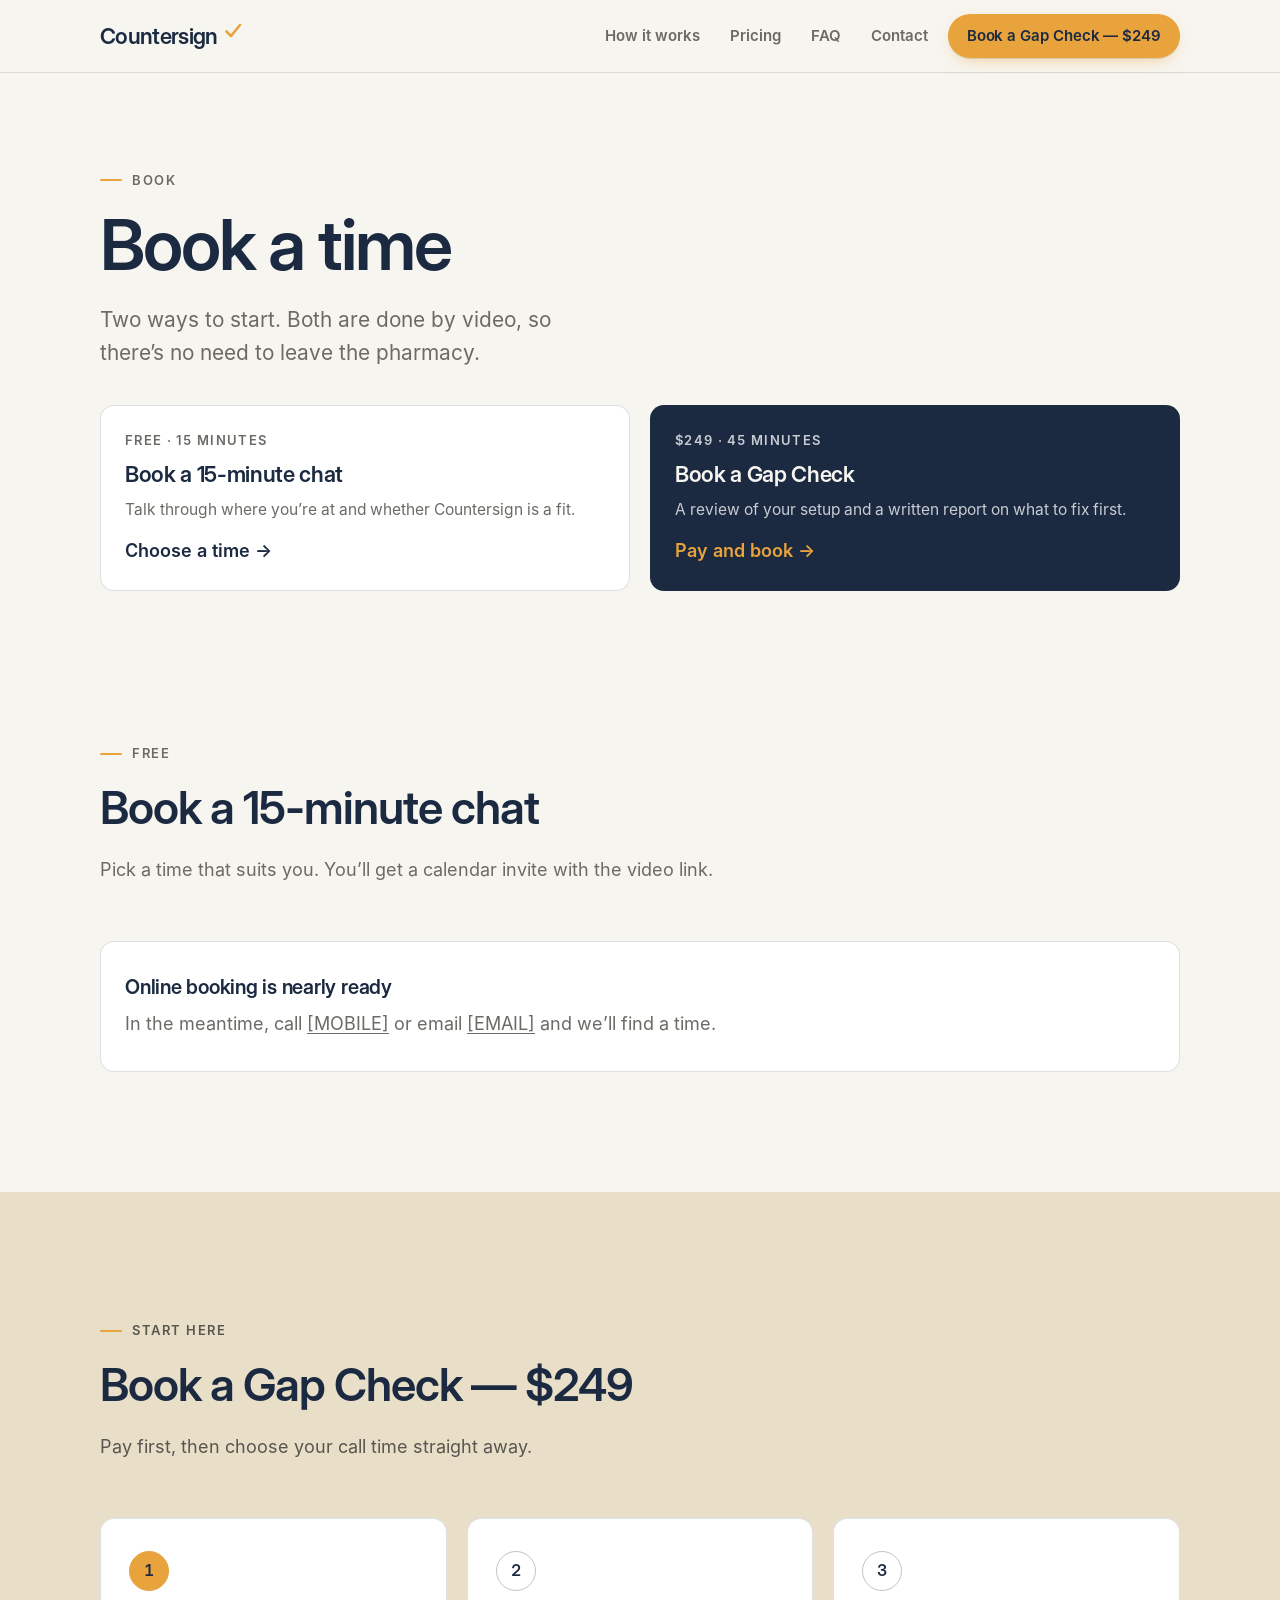
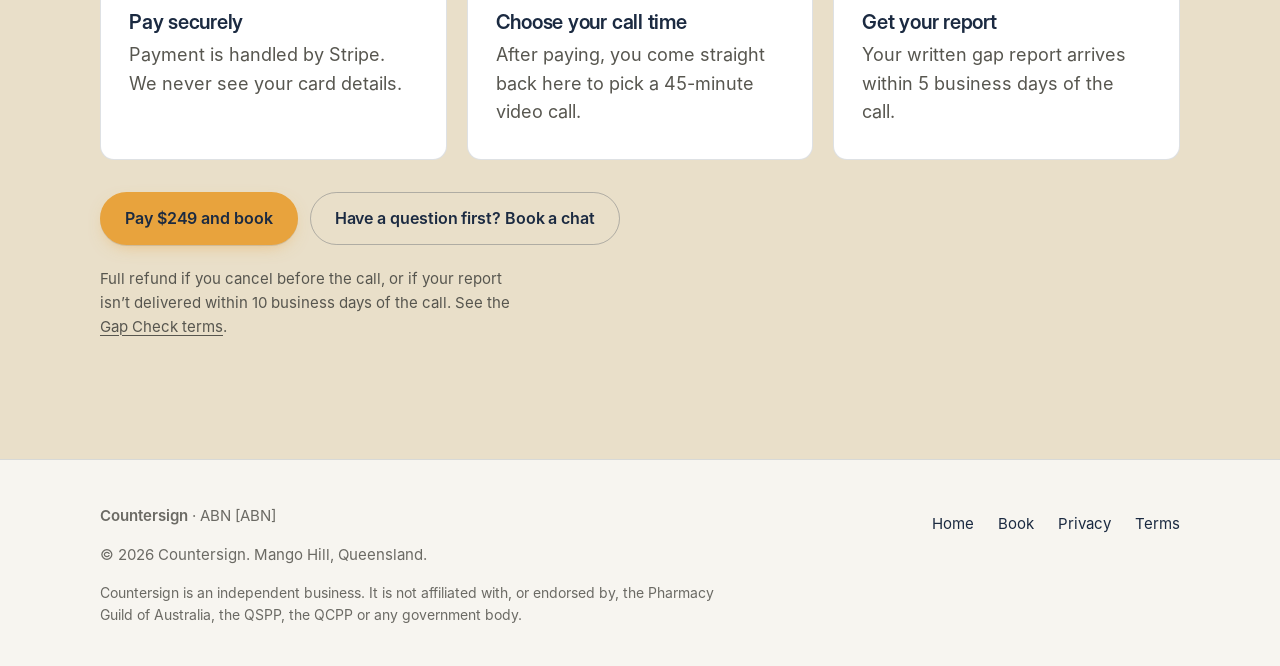
==== book.html @ 97d4ea06 "Add booking page with embedded calendars and pay-then-book flow Sets the site address to the GitHub " ====
<!doctype html>
<html lang="en-AU">
<head>
  <meta charset="utf-8">
  <meta name="viewport" content="width=device-width, initial-scale=1">
  <title>Book a time — Countersign</title>
  <meta name="description" content="Book a free 15-minute chat or a QSPP Gap Check with Countersign. Everything is done by video.">
  <meta name="theme-color" content="#F7F5F0" media="(prefers-color-scheme: light)">
  <meta name="theme-color" content="#0F1724" media="(prefers-color-scheme: dark)">
  <meta property="og:type" content="website">
  <meta property="og:site_name" content="Countersign">
  <meta property="og:locale" content="en_AU">
  <meta property="og:title" content="Book a time — Countersign">
  <meta property="og:description" content="Book a free 15-minute chat or a QSPP Gap Check. Done by video.">
  <meta property="og:url" content="https://iamdvirk-wq.github.io/countersign-website/book">
  <meta property="og:image" content="https://iamdvirk-wq.github.io/countersign-website/assets/og-image.png">
  <meta name="twitter:card" content="summary_large_image">
  <link rel="icon" href="assets/favicon.svg" type="image/svg+xml">
  <link rel="preload" href="assets/fonts/InterDisplay-SemiBold.woff" as="font" type="font/woff" crossorigin>
  <link rel="stylesheet" href="assets/styles.css">
  <script src="config.js" defer></script>
  <script src="assets/site.js" defer></script>
</head>
<body data-page="book">

<svg width="0" height="0" style="position:absolute" aria-hidden="true" focusable="false">
  <symbol id="i-tick" viewBox="0 0 20 20"><path d="M4 10.5l4 4 8-9" fill="none" stroke="currentColor" stroke-width="2.2" stroke-linecap="round" stroke-linejoin="round"/></symbol>
</svg>

<a class="skip-link" href="#main">Skip to content</a>

<header class="site-header">
  <div class="wrap header-inner">
    <a class="wordmark" href="index.html" aria-label="Countersign home">Countersign<svg viewBox="0 0 20 20" aria-hidden="true" focusable="false"><path d="M3.5 10.5l4.5 4.5 9-11" fill="none" stroke="#E8A33D" stroke-width="2.6" stroke-linecap="round" stroke-linejoin="round"/></svg></a>
    <nav class="site-nav" aria-label="Main">
      <ul>
        <li><a href="index.html#how-it-works">How it works</a></li>
        <li><a href="index.html#pricing">Pricing</a></li>
        <li><a href="index.html#faq">FAQ</a></li>
        <li><a href="index.html#contact">Contact</a></li>
      </ul>
    </nav>
    <a class="btn btn-primary btn-sm header-cta" href="#gap-check">Book a Gap Check — <span data-cfg="prices.gapCheck">$249</span></a>
  </div>
</header>

<main id="main">

  <section class="book-hero" aria-labelledby="book-title">
    <div class="wrap">
      <p class="eyebrow">Book</p>
      <h1 id="book-title">Book a time</h1>
      <p class="lede">Two ways to start. Both are done by video, so there’s no need to leave the pharmacy.</p>

      <div class="book-options">
        <a class="book-option" href="#chat">
          <span class="book-option-meta">Free · 15 minutes</span>
          <span class="book-option-title">Book a 15-minute chat</span>
          <span class="book-option-text">Talk through where you’re at and whether Countersign is a fit.</span>
          <span class="book-option-go" aria-hidden="true">Choose a time →</span>
        </a>
        <a class="book-option book-option-featured" href="#gap-check">
          <span class="book-option-meta"><span data-cfg="prices.gapCheck">$249</span> · 45 minutes</span>
          <span class="book-option-title">Book a Gap Check</span>
          <span class="book-option-text">A review of your setup and a written report on what to fix first.</span>
          <span class="book-option-go" aria-hidden="true">Pay and book →</span>
        </a>
      </div>
    </div>
  </section>

  <!-- 15-MINUTE CHAT -->
  <section class="section" id="chat" aria-labelledby="chat-title">
    <div class="wrap">
      <div class="section-head">
        <p class="eyebrow">Free</p>
        <h2 id="chat-title">Book a 15-minute chat</h2>
        <p>Pick a time that suits you. You’ll get a calendar invite with the video link.</p>
      </div>
      <div class="scheduler-wrap">
        <div class="scheduler" data-scheduler="bookingLink" data-title="Calendar for booking a 15-minute chat">
          <div class="scheduler-empty">
            <h3>Online booking is nearly ready</h3>
            <p>In the meantime, call <a href="tel:[MOBILE]" data-cfg-href="tel:{mobileTel}" data-cfg="mobile">[MOBILE]</a> or email <a href="mailto:[EMAIL]" data-cfg-href="mailto:{email}" data-cfg="email">[EMAIL]</a> and we’ll find a time.</p>
          </div>
        </div>
        <p class="scheduler-alt" hidden>Calendar not showing? <a href="#" target="_blank" rel="noopener">Open it in a new tab</a>.</p>
      </div>
    </div>
  </section>

  <!-- GAP CHECK -->
  <section class="section section-band" id="gap-check" aria-labelledby="gap-title">
    <div class="wrap">

      <!-- Shown before payment -->
      <div data-when-paid="no">
        <div class="section-head">
          <p class="eyebrow">Start here</p>
          <h2 id="gap-title">Book a Gap Check — <span data-cfg="prices.gapCheck">$249</span></h2>
          <p>Pay first, then choose your call time straight away.</p>
        </div>
        <ol class="steps" style="list-style:none;margin:0 0 32px;padding:0">
          <li class="step">
            <span class="step-num" aria-hidden="true">1</span>
            <h3><span class="visually-hidden">Step 1: </span>Pay securely</h3>
            <p>Payment is handled by Stripe. We never see your card details.</p>
          </li>
          <li class="step">
            <span class="step-num" aria-hidden="true">2</span>
            <h3><span class="visually-hidden">Step 2: </span>Choose your call time</h3>
            <p>After paying, you come straight back here to pick a 45-minute video call.</p>
          </li>
          <li class="step">
            <span class="step-num" aria-hidden="true">3</span>
            <h3><span class="visually-hidden">Step 3: </span>Get your report</h3>
            <p>Your written gap report arrives within 5 business days of the call.</p>
          </li>
        </ol>
        <div class="cta-row">
          <a class="btn btn-primary" href="[STRIPE_PAYMENT_LINK]" data-cfg-href="{stripePaymentLink}">Pay <span data-cfg="prices.gapCheck">$249</span> and book</a>
          <a class="btn btn-secondary" href="#chat">Have a question first? Book a chat</a>
        </div>
        <p class="hero-note">Full refund if you cancel before the call, or if your report isn’t delivered within 10 business days of the call. See the <a href="terms.html">Gap Check terms</a>.</p>
      </div>

      <!-- Shown after payment (Stripe sends people to book.html?paid=1) -->
      <div data-when-paid="yes" hidden>
        <div class="section-head">
          <p class="eyebrow">Step 2 of 3</p>
          <h2>Thanks for your payment. Now choose your call time.</h2>
          <p>Pick a 45-minute slot. You’ll get a calendar invite with the video link, and a Stripe receipt by email.</p>
        </div>
        <div class="scheduler-wrap">
          <div class="scheduler" data-scheduler="gapCheckBookingLink" data-title="Calendar for booking your Gap Check call">
            <div class="scheduler-empty">
              <h3>We’ll be in touch to book your call</h3>
              <p>Your payment has gone through. We’ll contact you soon to find a time. You can also call <a href="tel:[MOBILE]" data-cfg-href="tel:{mobileTel}" data-cfg="mobile">[MOBILE]</a> or email <a href="mailto:[EMAIL]" data-cfg-href="mailto:{email}" data-cfg="email">[EMAIL]</a>.</p>
            </div>
          </div>
          <p class="scheduler-alt" hidden>Calendar not showing? <a href="#" target="_blank" rel="noopener">Open it in a new tab</a>.</p>
        </div>
      </div>

    </div>
  </section>

</main>

<footer class="site-footer">
  <div class="wrap footer-grid">
    <div>
      <p><strong>Countersign</strong> · ABN <span data-cfg="abn">[ABN]</span></p>
      <p>© <span data-cfg="year">2026</span> Countersign. Mango Hill, Queensland.</p>
      <p class="disclaimer">Countersign is an independent business. It is not affiliated with, or endorsed by, the Pharmacy Guild of Australia, the QSPP, the QCPP or any government body.</p>
    </div>
    <nav aria-label="Footer">
      <ul class="footer-links">
        <li><a href="index.html">Home</a></li>
        <li><a href="book.html" aria-current="page">Book</a></li>
        <li><a href="privacy.html">Privacy</a></li>
        <li><a href="terms.html">Terms</a></li>
      </ul>
    </nav>
  </div>
</footer>

</body>
</html>
---- assets/styles.css ----
/* Countersign — styles. Mobile-first. No external dependencies. */

/* ---------- Fonts (self-hosted Inter, SIL OFL — see fonts/OFL.txt) ---------- */
@font-face {
  font-family: "Inter";
  src: url("fonts/Inter-Regular.woff") format("woff");
  font-weight: 400; font-style: normal; font-display: swap;
}
@font-face {
  font-family: "Inter";
  src: url("fonts/Inter-SemiBold.woff") format("woff");
  font-weight: 600; font-style: normal; font-display: swap;
}
@font-face {
  font-family: "Inter Display";
  src: url("fonts/InterDisplay-SemiBold.woff") format("woff");
  font-weight: 600; font-style: normal; font-display: swap;
}

/* ---------- Colour tokens ---------- */
:root {
  --navy: #1B2A41;
  --amber: #E8A33D;
  --offwhite: #F7F5F0;
  --sand: #E9DFC9;
  --grey: #6B6A64;

  --bg: var(--offwhite);
  --surface: #FFFFFF;
  --band: var(--sand);           /* tinted sections */
  --card: #FFFFFF;
  --text: var(--navy);
  --muted: var(--grey);          /* 5.0:1 on off-white */
  --muted-on-band: #57564F;      /* keeps AA on sand */
  --accent: var(--amber);
  --on-accent: var(--navy);
  --line: rgba(27, 42, 65, 0.14);
  --line-strong: rgba(27, 42, 65, 0.28);
  --feature-bg: var(--navy);
  --feature-text: #F7F5F0;
  --feature-muted: #C9CCD3;
  --focus: #1B2A41;
  --sig: rgba(27, 42, 65, 0.55);
  --glass: rgba(247, 245, 240, 0.94);

  --font: "Inter", system-ui, -apple-system, "Segoe UI", Roboto, sans-serif;
  --font-display: "Inter Display", "Inter", system-ui, -apple-system, "Segoe UI", sans-serif;

  --wrap: 1120px;
  --gutter: 20px;
  --radius: 14px;
  --radius-sm: 10px;
  --section-y: clamp(64px, 10vw, 120px);

  color-scheme: light dark;
}

@media (prefers-color-scheme: dark) {
  .plan-featured { border-color: var(--amber); }
  :root {
    --bg: #0F1724;
    --surface: #152035;
    --band: #142034;
    --card: #1A2740;
    --text: #F2EEE6;
    --muted: #B9B5AB;
    --muted-on-band: #B9B5AB;
    --on-accent: #1B2A41;
    --line: rgba(242, 238, 230, 0.14);
    --line-strong: rgba(242, 238, 230, 0.3);
    --feature-bg: #22314C;
    --feature-text: #F7F5F0;
    --feature-muted: #C9CCD3;
    --focus: #E8A33D;
    --sig: rgba(242, 238, 230, 0.55);
    --glass: rgba(15, 23, 36, 0.94);
  }
}

/* ---------- Base ---------- */
*, *::before, *::after { box-sizing: border-box; }
html { -webkit-text-size-adjust: 100%; scroll-behavior: smooth; scroll-padding-top: 24px; }
@media (min-width: 900px) { html { scroll-padding-top: 88px; } }
@media (prefers-reduced-motion: reduce) { html { scroll-behavior: auto; } }

body {
  margin: 0;
  background: var(--bg);
  color: var(--text);
  font-family: var(--font);
  font-size: 1.0625rem;          /* 17px */
  line-height: 1.6;
  font-feature-settings: "cv11", "ss01";
  -webkit-font-smoothing: antialiased;
  text-rendering: optimizeLegibility;
  overflow-wrap: break-word;
}
@media (min-width: 900px) { body { font-size: 1.125rem; } } /* 18px */

h1, h2, h3 {
  font-family: var(--font-display);
  font-weight: 600;
  line-height: 1.12;
  letter-spacing: -0.022em;
  margin: 0 0 0.5em;
  text-wrap: balance;
}
h1 { font-size: clamp(2.35rem, 5.4vw + 0.9rem, 4.4rem); letter-spacing: -0.03em; line-height: 1.04; }
h2 { font-size: clamp(1.85rem, 3vw + 1rem, 2.85rem); }
h3 { font-size: 1.25rem; letter-spacing: -0.012em; line-height: 1.3; }
p { margin: 0 0 1em; }
p:last-child { margin-bottom: 0; }
ul { margin: 0; padding: 0; list-style: none; }
a { color: inherit; text-decoration-thickness: 1px; text-underline-offset: 3px; }
strong { font-weight: 600; }
img, svg { display: block; max-width: 100%; }

:focus-visible {
  outline: 3px solid var(--focus);
  outline-offset: 3px;
  border-radius: 4px;
}

.wrap { width: 100%; max-width: var(--wrap); margin: 0 auto; padding: 0 var(--gutter); }

.skip-link {
  position: absolute; left: 12px; top: -60px; z-index: 100;
  background: var(--text); color: var(--bg);
  padding: 10px 16px; border-radius: 8px; font-weight: 600; text-decoration: none;
}
.skip-link:focus { top: 12px; }

.visually-hidden {
  position: absolute !important; width: 1px; height: 1px; padding: 0; margin: -1px;
  overflow: hidden; clip: rect(0 0 0 0); white-space: nowrap; border: 0;
}

.eyebrow {
  display: inline-flex; align-items: center; gap: 10px;
  font-size: 0.8125rem; font-weight: 600; letter-spacing: 0.12em; text-transform: uppercase;
  color: var(--muted); margin: 0 0 18px;
}
.eyebrow::before { content: ""; width: 22px; height: 2px; background: var(--accent); border-radius: 2px; }

.lede { font-size: clamp(1.125rem, 0.6vw + 1rem, 1.3rem); color: var(--muted); max-width: 40ch; }

/* ---------- Buttons ---------- */
.btn {
  display: inline-block; vertical-align: middle;
  min-height: 52px; padding: 14px 24px;
  border-radius: 999px; border: 1.5px solid transparent;
  font: 600 1rem/1.4 var(--font); letter-spacing: -0.005em;
  text-decoration: none; text-align: center; cursor: pointer;
  transition: transform .15s ease, background-color .15s ease, border-color .15s ease, box-shadow .15s ease;
}
.btn:hover { transform: translateY(-1px); }
.btn:active { transform: translateY(0); }
.btn-primary { background: var(--accent); color: var(--on-accent); box-shadow: 0 1px 0 rgba(27,42,65,.12), 0 6px 18px -8px rgba(232,163,61,.7); }
.btn-primary:hover { background: #EDB25A; }
.btn-secondary { background: transparent; color: var(--text); border-color: var(--line-strong); }
.btn-secondary:hover { border-color: var(--text); }
.btn-sm { min-height: 44px; padding: 10px 18px; font-size: 0.9375rem; }
.btn-block { display: block; }
.btn-block { width: 100%; }
.btn[disabled] { opacity: .6; cursor: progress; transform: none; }

.cta-row { display: flex; flex-direction: column; gap: 12px; }
@media (min-width: 520px) { .cta-row { flex-direction: row; flex-wrap: wrap; } }

/* ---------- Header ---------- */
.site-header { border-bottom: 1px solid var(--line); background: var(--bg); }
.header-inner { display: flex; flex-wrap: wrap; align-items: center; justify-content: space-between; gap: 6px 20px; padding-top: 16px; padding-bottom: 12px; }

.wordmark {
  display: inline-flex; align-items: center; gap: 2px;
  font-family: var(--font-display); font-weight: 600; font-size: 1.375rem; letter-spacing: -0.03em;
  text-decoration: none; color: var(--text); line-height: 1;
  padding: 6px 0;
}
.wordmark svg { width: 20px; height: 20px; margin-left: 3px; transform: translateY(-5px); }
.logo-img { height: 32px; width: auto; }

.site-nav { width: 100%; }
.site-nav ul { display: flex; justify-content: space-between; gap: 4px; }
.site-nav a {
  display: inline-block; padding: 10px 2px; min-height: 44px;
  font-size: 0.9375rem; font-weight: 600; color: var(--muted); text-decoration: none;
}
.site-nav a:hover { color: var(--text); }
.header-cta { display: none; }
@media (min-width: 600px) { .site-nav ul { justify-content: flex-start; gap: 28px; } }

@media (min-width: 900px) {
  .site-header { position: sticky; top: 0; z-index: 50; background: var(--glass); backdrop-filter: saturate(1.4) blur(10px); -webkit-backdrop-filter: saturate(1.4) blur(10px); }
  .header-inner { flex-wrap: nowrap; padding-top: 14px; padding-bottom: 14px; }
  .site-nav { width: auto; margin-left: auto; }
  .site-nav ul { gap: 30px; }
  .site-nav a { padding: 10px 0; }
  .header-cta { display: inline-block; }
}

/* ---------- Hero ---------- */
.hero { padding: clamp(48px, 9vw, 112px) 0 clamp(56px, 9vw, 112px); }
.hero-grid { display: grid; gap: 44px; align-items: end; }
.hero h1 { max-width: 14ch; margin-bottom: 0.2em; }
.signature { width: min(340px, 82%); height: auto; margin: 4px 0 28px; overflow: visible; }
.signature path { fill: none; stroke-linecap: round; stroke-linejoin: round; }
.signature .sig { stroke: var(--sig); stroke-width: 2; stroke-dasharray: 100; stroke-dashoffset: 100; animation: draw 1.6s cubic-bezier(.6,.1,.3,1) .2s forwards; }
.signature .tick { stroke: var(--accent); stroke-width: 3; stroke-dasharray: 100; stroke-dashoffset: 100; animation: draw .45s ease-out 1.7s forwards; }
@keyframes draw { to { stroke-dashoffset: 0; } }
@media (prefers-reduced-motion: reduce) {
  .signature .sig, .signature .tick { animation: none; stroke-dashoffset: 0; }
}
.hero .lede { margin-bottom: 32px; }
.hero-note { margin-top: 22px; font-size: 0.9375rem; color: var(--muted); max-width: 46ch; }

.first-step {
  max-width: 560px;
  background: var(--card); border: 1px solid var(--line); border-radius: var(--radius);
  padding: 26px 24px; box-shadow: 0 1px 2px rgba(27,42,65,.04), 0 18px 40px -28px rgba(27,42,65,.35);
}
.first-step .label { font-size: 0.8125rem; font-weight: 600; letter-spacing: .1em; text-transform: uppercase; color: var(--muted); margin: 0 0 10px; }
.first-step h2 { font-size: 1.5rem; margin: 0 0 4px; }
.first-step .price { margin: 0 0 18px; }
.first-step ul { border-top: 1px solid var(--line); }
.first-step li { display: flex; gap: 12px; padding: 12px 0; border-bottom: 1px solid var(--line); font-size: 0.96875rem; line-height: 1.5; }
.first-step li:last-child { border-bottom: 0; padding-bottom: 0; }

@media (min-width: 900px) {
  .hero-grid { grid-template-columns: minmax(0, 7fr) minmax(0, 4.2fr); gap: 64px; }
}

.price { display: flex; align-items: baseline; flex-wrap: wrap; gap: 4px 8px; }
.price .amount { font-family: var(--font-display); font-weight: 600; font-size: 2.5rem; letter-spacing: -0.03em; line-height: 1; font-feature-settings: "tnum"; }
.price .unit { font-size: 0.9375rem; color: var(--muted); }

.tick-icon { flex: none; width: 18px; height: 18px; margin-top: 0.2em; color: var(--accent); }
.dash-icon { flex: none; width: 18px; height: 18px; margin-top: 0.2em; color: var(--muted); }

/* ---------- Sections ---------- */
.section { padding: var(--section-y) 0; }
.section-band { background: var(--band); }
.section-band .eyebrow, .section-band .muted, .section-band .lede { color: var(--muted-on-band); }
.section-head { max-width: 680px; margin-bottom: clamp(36px, 5vw, 56px); }
.section-head p { color: var(--muted); }
.section-band .section-head p { color: var(--muted-on-band); }
.muted { color: var(--muted); }

/* Problem */
.points { display: grid; gap: 0; border-top: 1px solid var(--line-strong); }
.points li { padding: 26px 0; border-bottom: 1px solid var(--line); display: grid; gap: 6px; }
.points h3 { margin: 0; }
.points p { color: var(--muted); max-width: 52ch; }
@media (min-width: 900px) {
  .points { grid-template-columns: repeat(3, 1fr); gap: 40px; border-top: 0; }
  .points li { border-bottom: 0; border-top: 1px solid var(--line-strong); padding-top: 28px; }
}

/* Steps */
.steps { display: grid; gap: 14px; counter-reset: step; }
.step {
  position: relative; background: var(--card); border: 1px solid var(--line); border-radius: var(--radius);
  padding: 26px 24px 26px 24px;
}
.step-num {
  display: inline-grid; place-items: center; width: 40px; height: 40px; border-radius: 50%;
  border: 1.5px solid var(--line-strong);
  font-family: var(--font-display); font-weight: 600; font-size: 1rem; margin-bottom: 18px;
  font-feature-settings: "tnum";
}
.step:first-child .step-num { background: var(--accent); border-color: var(--accent); color: var(--on-accent); }
.step h3 { margin-bottom: 6px; }
.step p { color: var(--muted-on-band); }
@media (prefers-color-scheme: dark) { .step p { color: var(--muted); } }
@media (min-width: 900px) {
  .steps { grid-template-columns: repeat(3, 1fr); gap: 20px; }
  .step { padding: 32px 28px; }
}

/* Pricing */
.pricing { display: grid; gap: 18px; align-items: stretch; }
.plan {
  display: flex; flex-direction: column; gap: 18px;
  background: var(--card); border: 1px solid var(--line); border-radius: var(--radius);
  padding: 28px 24px;
}
.plan h3 { font-size: 1.375rem; margin: 0; }
.plan .plan-sub { font-size: 0.9375rem; color: var(--muted); margin: 6px 0 0; }
.plan ul { display: grid; gap: 12px; flex: 1; align-content: start; padding-top: 18px; border-top: 1px solid var(--line); }
.plan li { display: flex; gap: 12px; font-size: 0.96875rem; line-height: 1.5; }
.plan .btn { margin-top: 6px; }
.plan-featured { background: var(--feature-bg); color: var(--feature-text); border-color: transparent; position: relative; }
.plan-featured .plan-sub, .plan-featured .price .unit { color: var(--feature-muted); }
.plan-featured ul { border-top-color: rgba(247,245,240,.18); }
.plan-featured .btn-primary { box-shadow: none; }
.badge {
  align-self: flex-start;
  display: inline-block; background: var(--accent); color: var(--on-accent);
  font-size: 0.75rem; font-weight: 600; letter-spacing: .1em; text-transform: uppercase;
  padding: 5px 11px; border-radius: 999px;
}
.pricing-note { margin-top: 22px; font-size: 0.9375rem; color: var(--muted); }
@media (min-width: 900px) {
  .pricing { grid-template-columns: 1.08fr 1fr 1fr; gap: 20px; }
  .plan { padding: 34px 30px; }
}

/* Do / Don't */
.split { display: grid; gap: 18px; }
.split-col { border-radius: var(--radius); padding: 28px 24px; border: 1px solid var(--line); background: var(--card); }
.split-col h3 { display: flex; align-items: center; gap: 10px; margin-bottom: 16px; }
.split-col ul { display: grid; gap: 0; }
.split-col li { display: flex; gap: 12px; padding: 12px 0; border-top: 1px solid var(--line); }
.split-col.dont { background: transparent; border-style: dashed; border-color: var(--line-strong); }
.signoff {
  margin-top: 26px; display: flex; gap: 14px; align-items: flex-start;
  padding: 20px 22px; border-left: 3px solid var(--accent); background: var(--card); border-radius: 0 var(--radius-sm) var(--radius-sm) 0;
  font-weight: 600;
}
@media (min-width: 900px) {
  .split { grid-template-columns: 1fr 1fr; gap: 20px; }
  .split-col { padding: 34px 32px; }
}

/* About */
.about { display: grid; gap: 28px; }
.about-body { max-width: 62ch; }
.about-body p { color: var(--text); }
.about-facts { display: grid; gap: 0; border-top: 1px solid var(--line-strong); align-self: start; }
.about-facts div { padding: 14px 0; border-bottom: 1px solid var(--line); }
.about-facts dt { font-size: 0.8125rem; font-weight: 600; letter-spacing: .1em; text-transform: uppercase; color: var(--muted); }
.about-facts dd { margin: 2px 0 0; }
.about-photo { width: 160px; height: 160px; border-radius: 50%; object-fit: cover; margin-bottom: 20px; }
@media (min-width: 900px) {
  .about { grid-template-columns: 1.5fr 1fr; gap: 72px; }
}

/* Testimonials (switched off until you have real quotes) */
.quotes { display: grid; gap: 18px; }
.quote { background: var(--card); border: 1px solid var(--line); border-radius: var(--radius); padding: 26px 24px; margin: 0; }
.quote blockquote { margin: 0 0 14px; font-size: 1.125rem; }
.quote figcaption { font-size: 0.9375rem; color: var(--muted); }
@media (min-width: 900px) { .quotes { grid-template-columns: repeat(2, 1fr); } }

/* FAQ */
.faq { max-width: 820px; border-top: 1px solid var(--line-strong); }
.faq details { border-bottom: 1px solid var(--line); }
.faq summary {
  list-style: none; cursor: pointer;
  display: flex; justify-content: space-between; align-items: center; gap: 16px;
  padding: 22px 0; min-height: 44px;
  font-family: var(--font-display); font-weight: 600; font-size: 1.1875rem; letter-spacing: -0.012em; line-height: 1.35;
}
.faq summary::-webkit-details-marker { display: none; }
.faq summary::after {
  content: ""; flex: none; width: 26px; height: 26px; border-radius: 50%;
  border: 1.5px solid var(--line-strong);
  background:
    linear-gradient(currentColor, currentColor) center / 10px 1.5px no-repeat,
    linear-gradient(currentColor, currentColor) center / 1.5px 10px no-repeat;
  transition: transform .2s ease;
}
.faq details[open] summary::after { transform: rotate(45deg); }
.faq summary:hover::after { border-color: var(--text); }
.faq .answer { padding: 0 0 24px; color: var(--muted); max-width: 64ch; }
.section-band .faq .answer { color: var(--muted-on-band); }

/* Contact */
.contact { display: grid; gap: 40px; }
.contact-list { border-top: 1px solid var(--line-strong); margin-bottom: 28px; }
.contact-list div { display: grid; gap: 2px; padding: 14px 0; border-bottom: 1px solid var(--line); }
.contact-list dt { font-size: 0.8125rem; font-weight: 600; letter-spacing: .1em; text-transform: uppercase; color: var(--muted); }
.contact-list dd { margin: 0; font-size: 1.0625rem; }
.contact-list a { text-decoration: none; border-bottom: 1px solid var(--line-strong); }
.contact-list a:hover { border-bottom-color: var(--text); }
@media (min-width: 900px) { .contact { grid-template-columns: 1fr 1.25fr; gap: 72px; } }

.form { background: var(--card); border: 1px solid var(--line); border-radius: var(--radius); padding: 26px 22px; display: grid; gap: 18px; }
@media (min-width: 900px) { .form { padding: 34px 32px; } }
.field { display: grid; gap: 6px; }
.field-row { display: grid; gap: 18px; }
@media (min-width: 600px) { .field-row { grid-template-columns: 1fr 1fr; } }
.field label { font-size: 0.9375rem; font-weight: 600; }
.field .opt { font-weight: 400; color: var(--muted); }
.field input, .field textarea {
  width: 100%; font: inherit; font-size: 1rem; color: var(--text);
  background: var(--bg); border: 1.5px solid var(--line-strong); border-radius: var(--radius-sm);
  padding: 12px 14px; min-height: 48px;
}
.field textarea { min-height: 130px; resize: vertical; }
.field input:focus-visible, .field textarea:focus-visible { outline: 3px solid var(--focus); outline-offset: 1px; border-color: transparent; }
.hint { font-size: 0.875rem; color: var(--muted); }
.check { display: flex; gap: 12px; align-items: flex-start; font-size: 0.9375rem; }
.check input { width: 24px; height: 24px; margin: 2px 0 0; accent-color: var(--navy); flex: none; }
@media (prefers-color-scheme: dark) { .check input { accent-color: var(--amber); } }
.hp { position: absolute; left: -9999px; width: 1px; height: 1px; overflow: hidden; }
.form-status { min-height: 1.5em; font-size: 0.9375rem; margin: 0; }
.form-status.ok { font-weight: 600; }
.form-status.err { font-weight: 600; color: #A33A1A; }
@media (prefers-color-scheme: dark) { .form-status.err { color: #F2A385; } }

/* ---------- Footer ---------- */
.site-footer { border-top: 1px solid var(--line); padding: 44px 0 40px; font-size: 0.9375rem; color: var(--muted); }
.footer-grid { display: grid; gap: 22px; }
.footer-links { display: flex; flex-wrap: wrap; gap: 6px 24px; }
.footer-links a { color: var(--text); text-decoration: none; display: inline-block; padding: 8px 0; }
.footer-links a:hover { text-decoration: underline; }
.disclaimer { font-size: 0.875rem; max-width: 70ch; }
@media (min-width: 900px) { .footer-grid { grid-template-columns: 1fr auto; align-items: start; } }

/* ---------- Mobile booking bar ---------- */
.mobile-cta {
  position: fixed; left: 0; right: 0; bottom: 0; z-index: 60;
  padding: 10px var(--gutter) calc(10px + env(safe-area-inset-bottom));
  background: var(--glass);
  backdrop-filter: blur(10px); -webkit-backdrop-filter: blur(10px);
  border-top: 1px solid var(--line);
  transform: translateY(110%); transition: transform .25s ease; visibility: hidden;
}
.mobile-cta.is-visible { transform: none; visibility: visible; }
@media (min-width: 900px) { .mobile-cta { display: none; } }
@media (max-width: 899px) { .has-mobile-cta { padding-bottom: 78px; } }

/* ---------- Legal pages ---------- */
.legal { padding: clamp(40px, 7vw, 88px) 0 var(--section-y); }
.legal .wrap { max-width: 760px; }
.legal h1 { font-size: clamp(2.1rem, 3vw + 1.2rem, 3.1rem); }
.legal h2 { font-size: 1.375rem; margin-top: 2.2em; }
.legal ul { list-style: disc; padding-left: 1.3em; margin: 0 0 1em; }
.legal li { margin-bottom: 0.4em; }
.legal .updated { color: var(--muted); }
.template-note {
  border: 2px dashed var(--accent); border-radius: var(--radius-sm);
  padding: 16px 18px; margin: 0 0 32px; background: var(--card);
}
.back-link { display: inline-block; margin-bottom: 24px; font-weight: 600; text-decoration: none; padding: 8px 0; }
.back-link:hover { text-decoration: underline; }

/* ---------- Booking page ---------- */
.book-hero { padding: clamp(40px, 7vw, 88px) 0 clamp(8px, 2vw, 24px); }
.book-hero h1 { margin-bottom: 0.3em; }
.book-hero .lede { margin-bottom: 36px; }
.book-options { display: grid; gap: 14px; }
@media (min-width: 760px) { .book-options { grid-template-columns: 1fr 1fr; gap: 20px; } }
.book-option {
  display: grid; gap: 6px; text-decoration: none; color: var(--text);
  background: var(--card); border: 1px solid var(--line); border-radius: var(--radius);
  padding: 24px; transition: border-color .15s ease, transform .15s ease;
}
.book-option:hover { border-color: var(--line-strong); transform: translateY(-1px); }
.book-option-featured { background: var(--feature-bg); color: var(--feature-text); border-color: transparent; }
.book-option-meta { font-size: 0.8125rem; font-weight: 600; letter-spacing: .1em; text-transform: uppercase; color: var(--muted); }
.book-option-featured .book-option-meta { color: var(--feature-muted); }
.book-option-title { font-family: var(--font-display); font-weight: 600; font-size: 1.375rem; letter-spacing: -0.015em; }
.book-option-text { color: var(--muted); font-size: 0.96875rem; }
.book-option-featured .book-option-text { color: var(--feature-muted); }
.book-option-go { margin-top: 8px; font-weight: 600; color: var(--text); }
.book-option-featured .book-option-go { color: var(--amber); }
@media (prefers-color-scheme: dark) { .book-option-featured { border-color: var(--amber); } }

.scheduler {
  background: var(--card); border: 1px solid var(--line); border-radius: var(--radius);
  overflow: hidden;
}
.scheduler-frame { display: block; width: 100%; height: 760px; border: 0; }
@media (max-width: 599px) { .scheduler-frame { height: 1050px; } }
.scheduler-empty { padding: 32px 24px; max-width: 60ch; }
.scheduler-empty p { color: var(--muted); }
.scheduler-alt { margin-top: 12px; font-size: 0.9375rem; color: var(--muted); }
.section-band .scheduler-alt { color: var(--muted-on-band); }
.section-band .hero-note { color: var(--muted-on-band); }
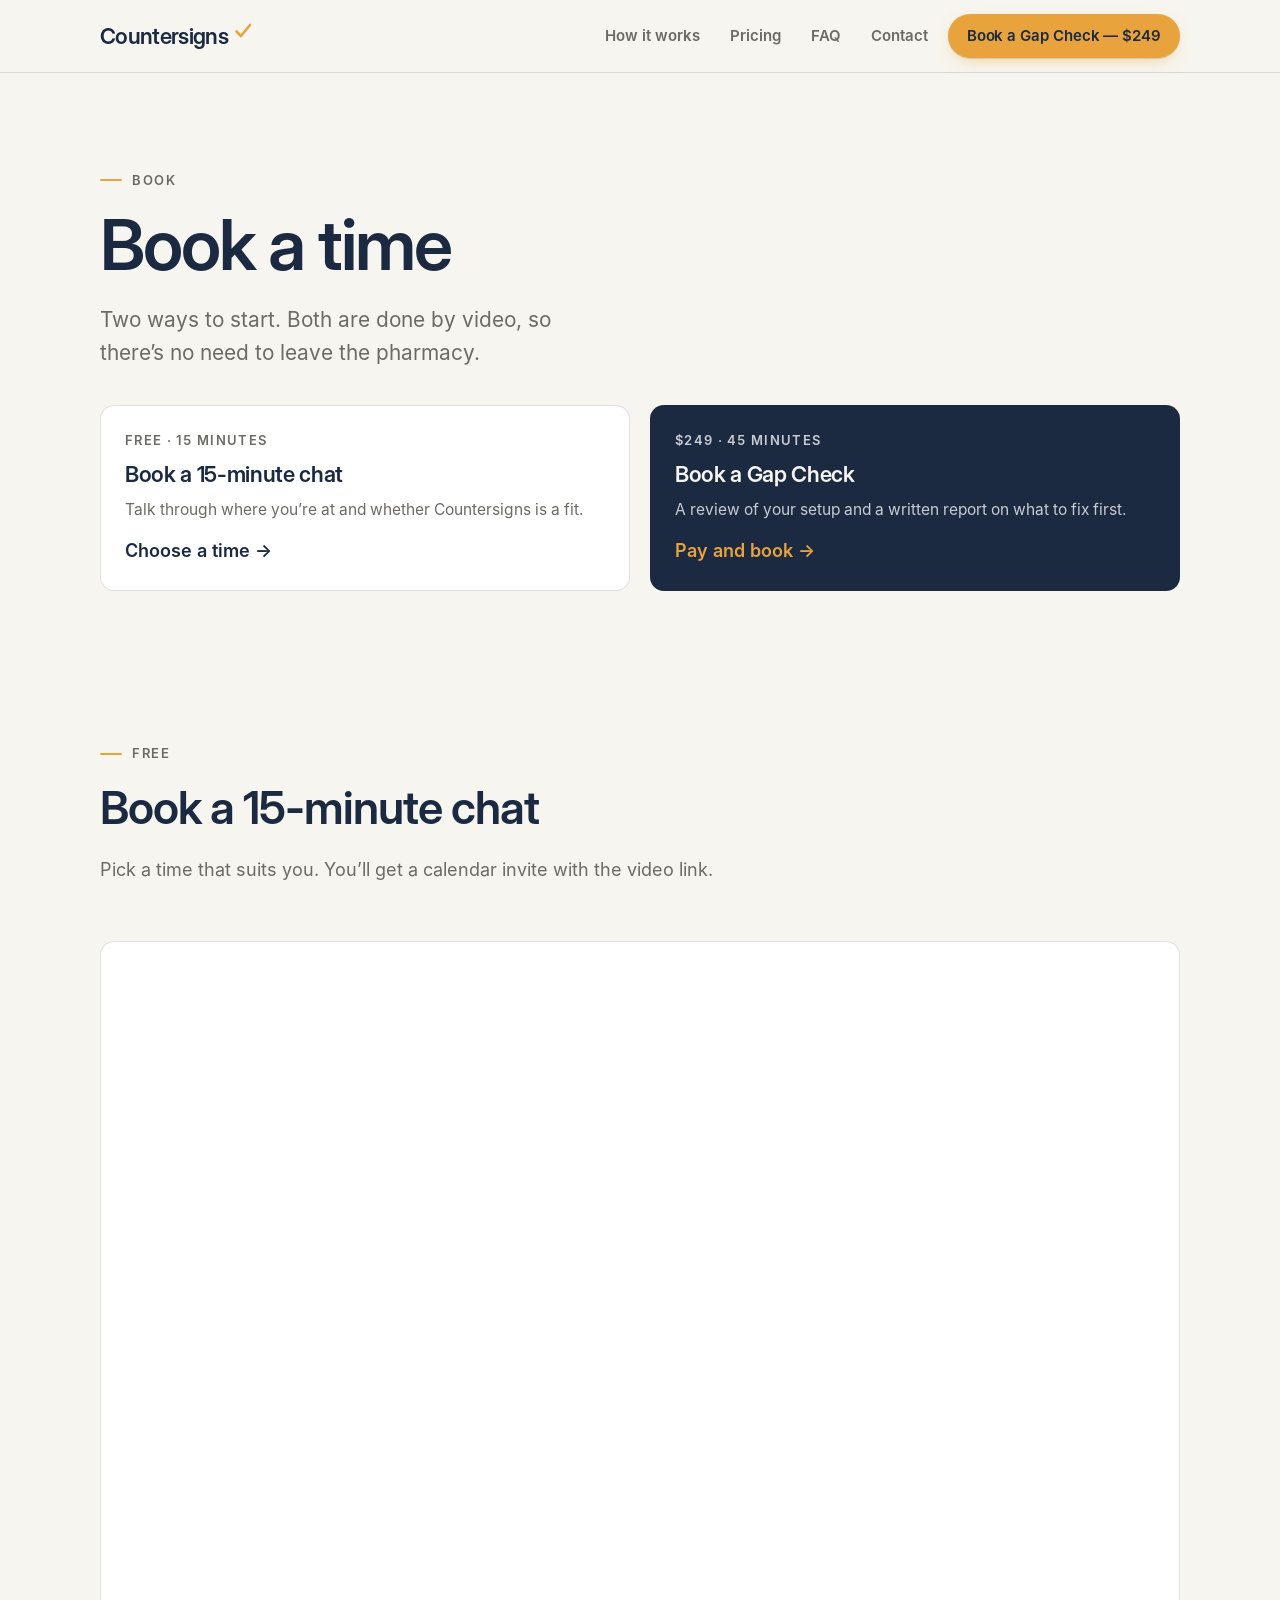
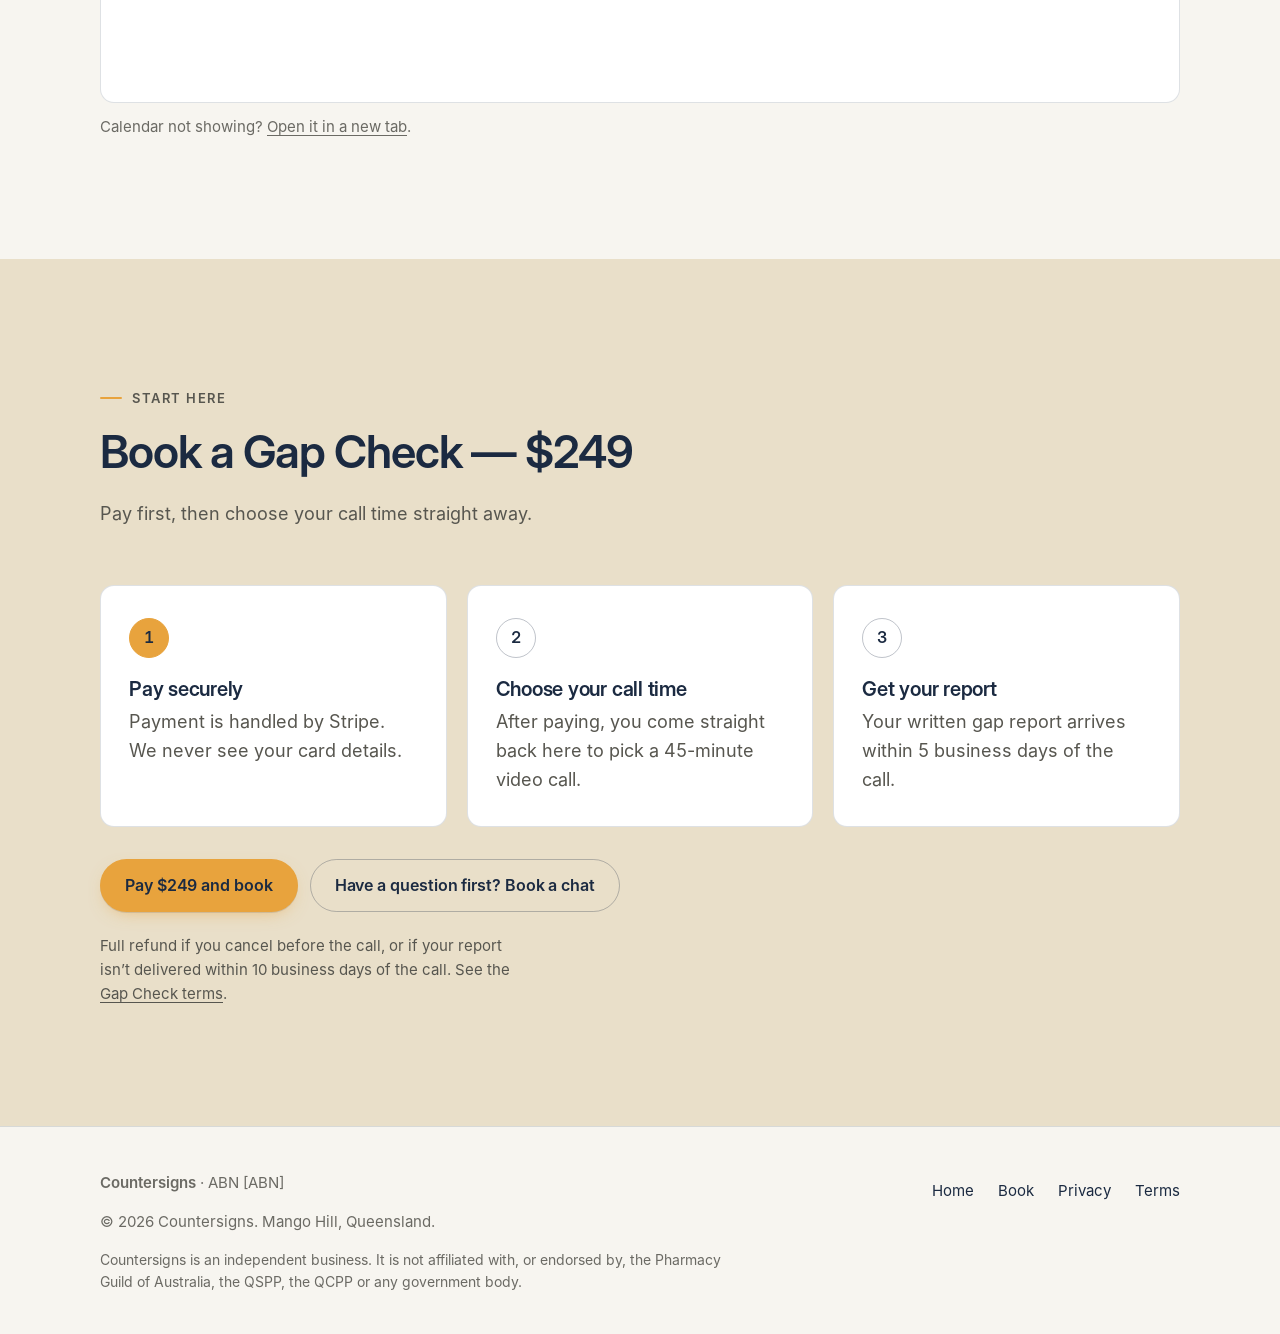
==== commit 41dbd77b: "Rebrand to Countersigns and switch site address to countersigns.com.au Updates copy, page titles, lo" ====
--- a/book.html
+++ b/book.html
@@ -3,17 +3,17 @@
 <head>
   <meta charset="utf-8">
   <meta name="viewport" content="width=device-width, initial-scale=1">
-  <title>Book a time — Countersign</title>
-  <meta name="description" content="Book a free 15-minute chat or a QSPP Gap Check with Countersign. Everything is done by video.">
+  <title>Book a time — Countersigns</title>
+  <meta name="description" content="Book a free 15-minute chat or a QSPP Gap Check with Countersigns. Everything is done by video.">
   <meta name="theme-color" content="#F7F5F0" media="(prefers-color-scheme: light)">
   <meta name="theme-color" content="#0F1724" media="(prefers-color-scheme: dark)">
   <meta property="og:type" content="website">
-  <meta property="og:site_name" content="Countersign">
+  <meta property="og:site_name" content="Countersigns">
   <meta property="og:locale" content="en_AU">
-  <meta property="og:title" content="Book a time — Countersign">
+  <meta property="og:title" content="Book a time — Countersigns">
   <meta property="og:description" content="Book a free 15-minute chat or a QSPP Gap Check. Done by video.">
-  <meta property="og:url" content="https://iamdvirk-wq.github.io/countersign-website/book">
-  <meta property="og:image" content="https://iamdvirk-wq.github.io/countersign-website/assets/og-image.png">
+  <meta property="og:url" content="https://countersigns.com.au/book">
+  <meta property="og:image" content="https://countersigns.com.au/assets/og-image.png">
   <meta name="twitter:card" content="summary_large_image">
   <link rel="icon" href="assets/favicon.svg" type="image/svg+xml">
   <link rel="preload" href="assets/fonts/InterDisplay-SemiBold.woff" as="font" type="font/woff" crossorigin>
@@ -31,7 +31,7 @@
 
 <header class="site-header">
   <div class="wrap header-inner">
-    <a class="wordmark" href="index.html" aria-label="Countersign home">Countersign<svg viewBox="0 0 20 20" aria-hidden="true" focusable="false"><path d="M3.5 10.5l4.5 4.5 9-11" fill="none" stroke="#E8A33D" stroke-width="2.6" stroke-linecap="round" stroke-linejoin="round"/></svg></a>
+    <a class="wordmark" href="index.html" aria-label="Countersigns home">Countersigns<svg viewBox="0 0 20 20" aria-hidden="true" focusable="false"><path d="M3.5 10.5l4.5 4.5 9-11" fill="none" stroke="#E8A33D" stroke-width="2.6" stroke-linecap="round" stroke-linejoin="round"/></svg></a>
     <nav class="site-nav" aria-label="Main">
       <ul>
         <li><a href="index.html#how-it-works">How it works</a></li>
@@ -56,7 +56,7 @@
         <a class="book-option" href="#chat">
           <span class="book-option-meta">Free · 15 minutes</span>
           <span class="book-option-title">Book a 15-minute chat</span>
-          <span class="book-option-text">Talk through where you’re at and whether Countersign is a fit.</span>
+          <span class="book-option-text">Talk through where you’re at and whether Countersigns is a fit.</span>
           <span class="book-option-go" aria-hidden="true">Choose a time →</span>
         </a>
         <a class="book-option book-option-featured" href="#gap-check">
@@ -150,9 +150,9 @@
 <footer class="site-footer">
   <div class="wrap footer-grid">
     <div>
-      <p><strong>Countersign</strong> · ABN <span data-cfg="abn">[ABN]</span></p>
-      <p>© <span data-cfg="year">2026</span> Countersign. Mango Hill, Queensland.</p>
-      <p class="disclaimer">Countersign is an independent business. It is not affiliated with, or endorsed by, the Pharmacy Guild of Australia, the QSPP, the QCPP or any government body.</p>
+      <p><strong>Countersigns</strong> · ABN <span data-cfg="abn">[ABN]</span></p>
+      <p>© <span data-cfg="year">2026</span> Countersigns. Mango Hill, Queensland.</p>
+      <p class="disclaimer">Countersigns is an independent business. It is not affiliated with, or endorsed by, the Pharmacy Guild of Australia, the QSPP, the QCPP or any government body.</p>
     </div>
     <nav aria-label="Footer">
       <ul class="footer-links">
--- a/assets/styles.css
+++ b/assets/styles.css
@@ -1,4 +1,4 @@
-/* Countersign — styles. Mobile-first. No external dependencies. */
+/* Countersigns — styles. Mobile-first. No external dependencies. */
 
 /* ---------- Fonts (self-hosted Inter, SIL OFL — see fonts/OFL.txt) ---------- */
 @font-face {
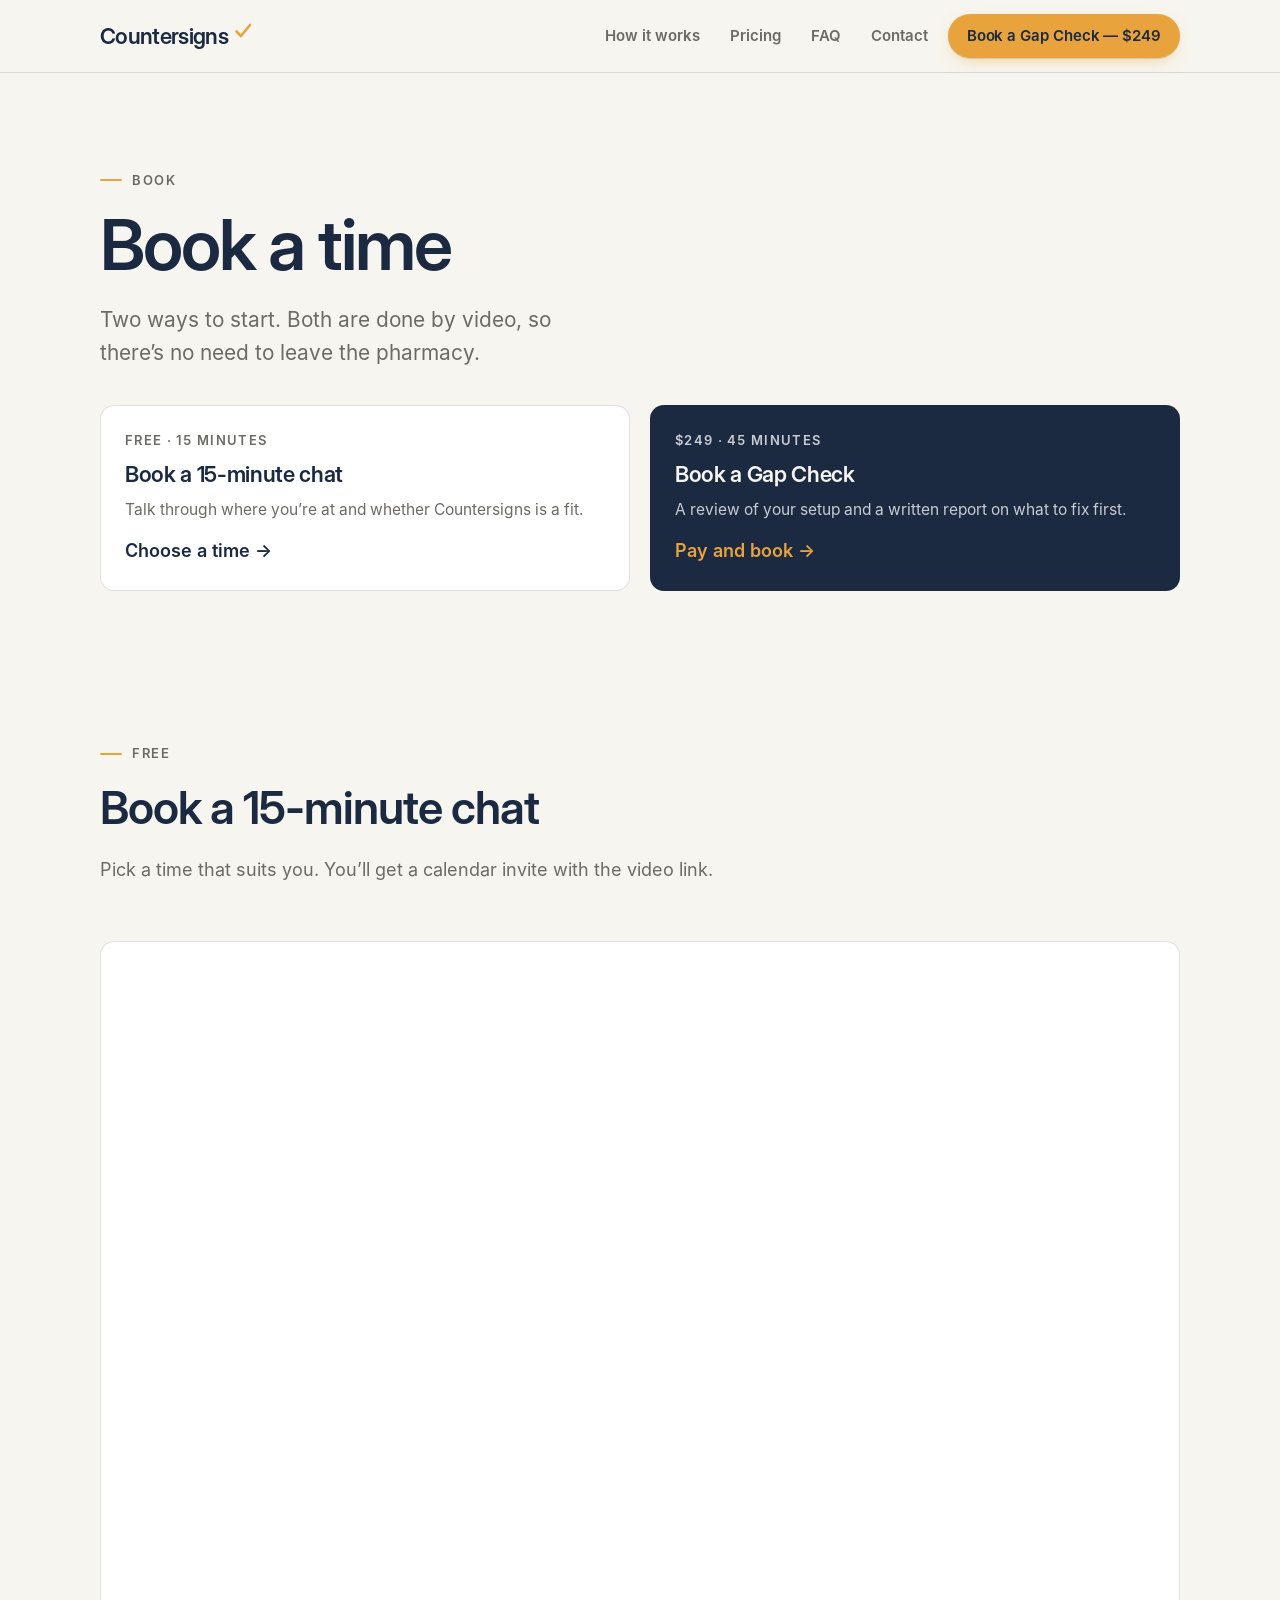
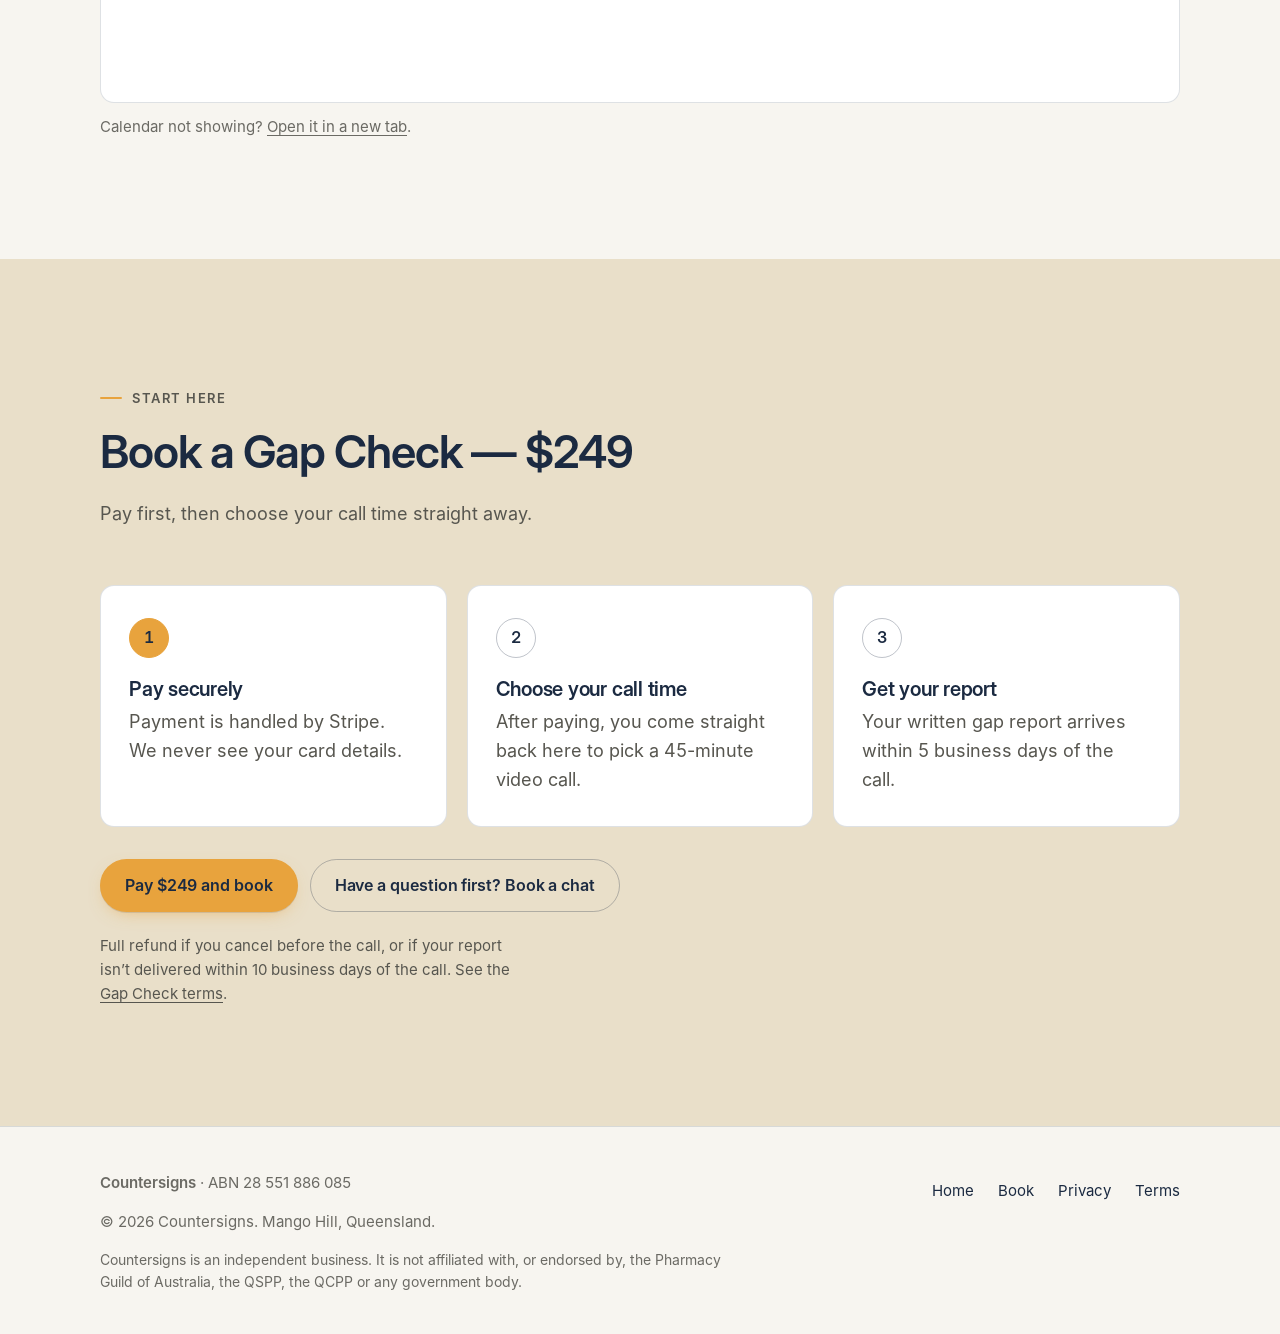
==== commit 426fc5d3: "Connect live Stripe Gap Check payment, add experience line, finalise privacy policy Also version scr" ====
--- a/book.html
+++ b/book.html
@@ -17,9 +17,9 @@
   <meta name="twitter:card" content="summary_large_image">
   <link rel="icon" href="assets/favicon.svg" type="image/svg+xml">
   <link rel="preload" href="assets/fonts/InterDisplay-SemiBold.woff" as="font" type="font/woff" crossorigin>
-  <link rel="stylesheet" href="assets/styles.css">
-  <script src="config.js" defer></script>
-  <script src="assets/site.js" defer></script>
+  <link rel="stylesheet" href="assets/styles.css?v=2">
+  <script src="config.js?v=2" defer></script>
+  <script src="assets/site.js?v=2" defer></script>
 </head>
 <body data-page="book">
 
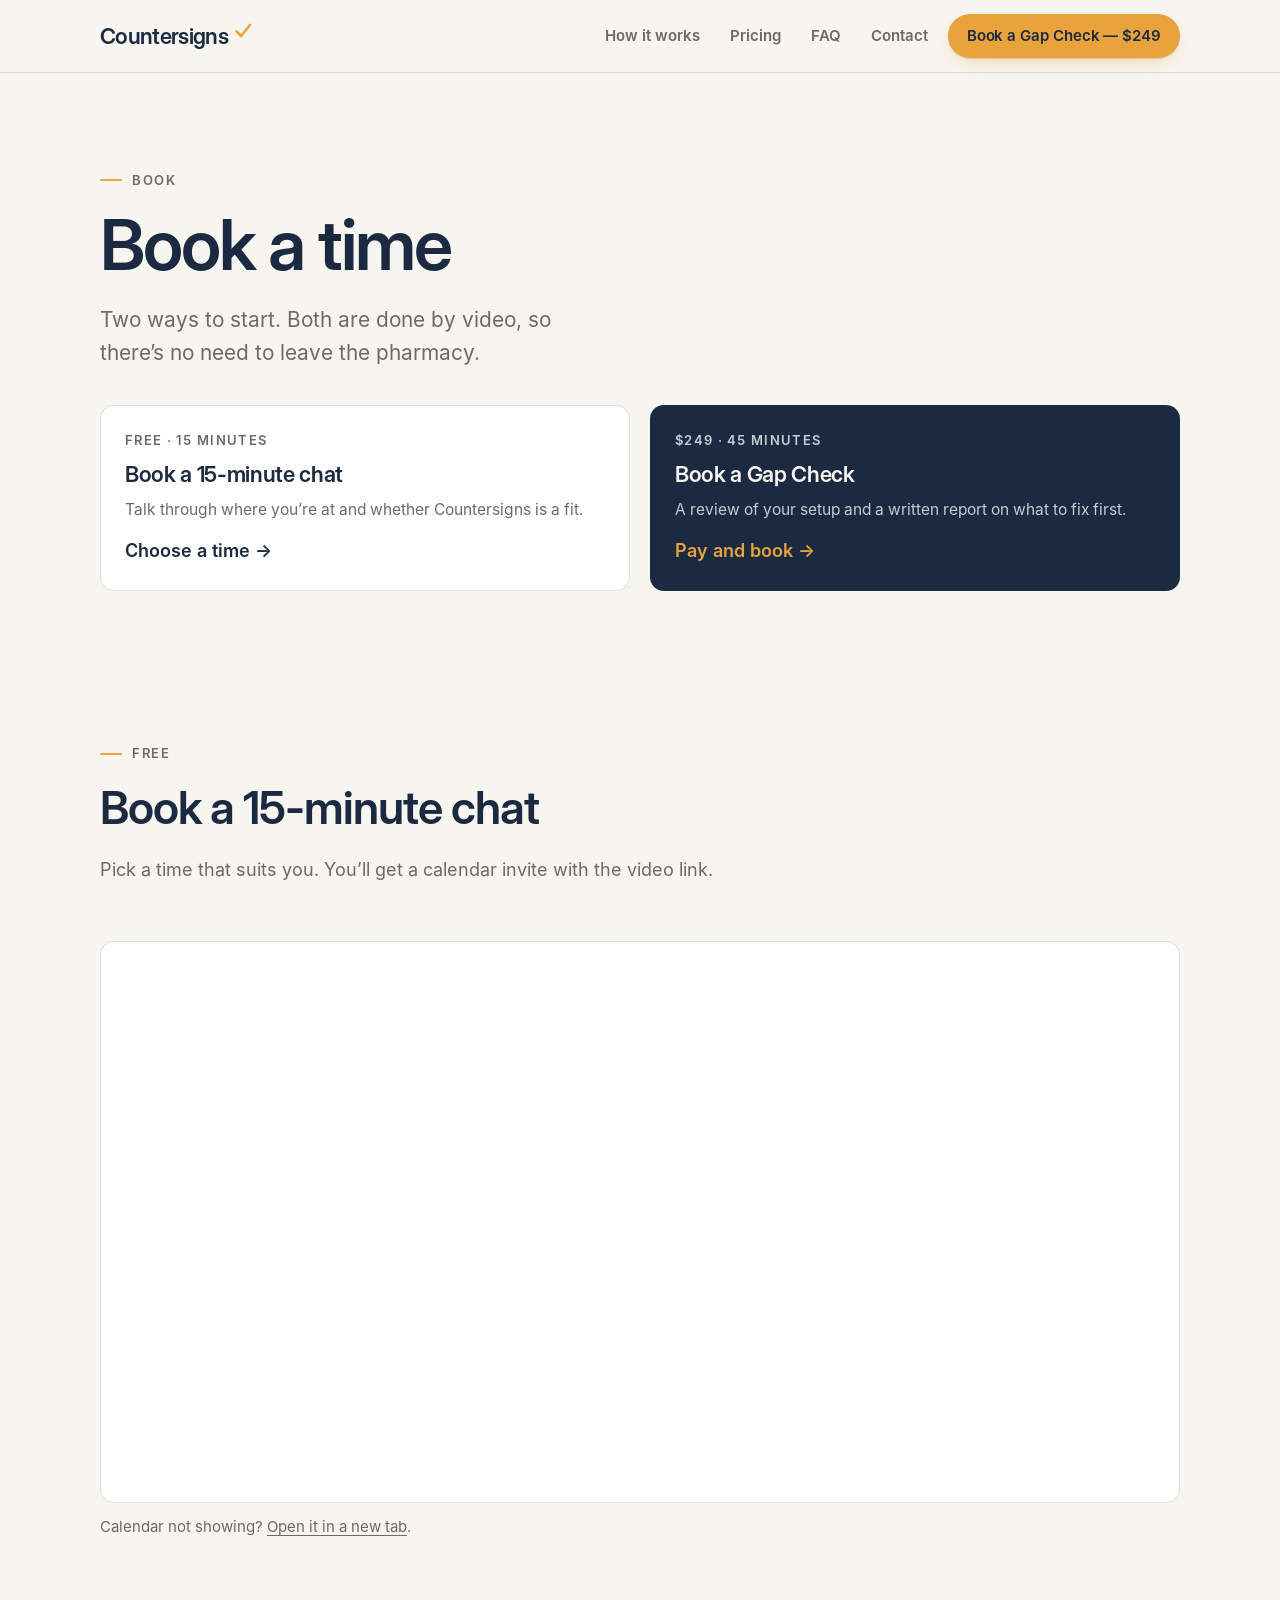
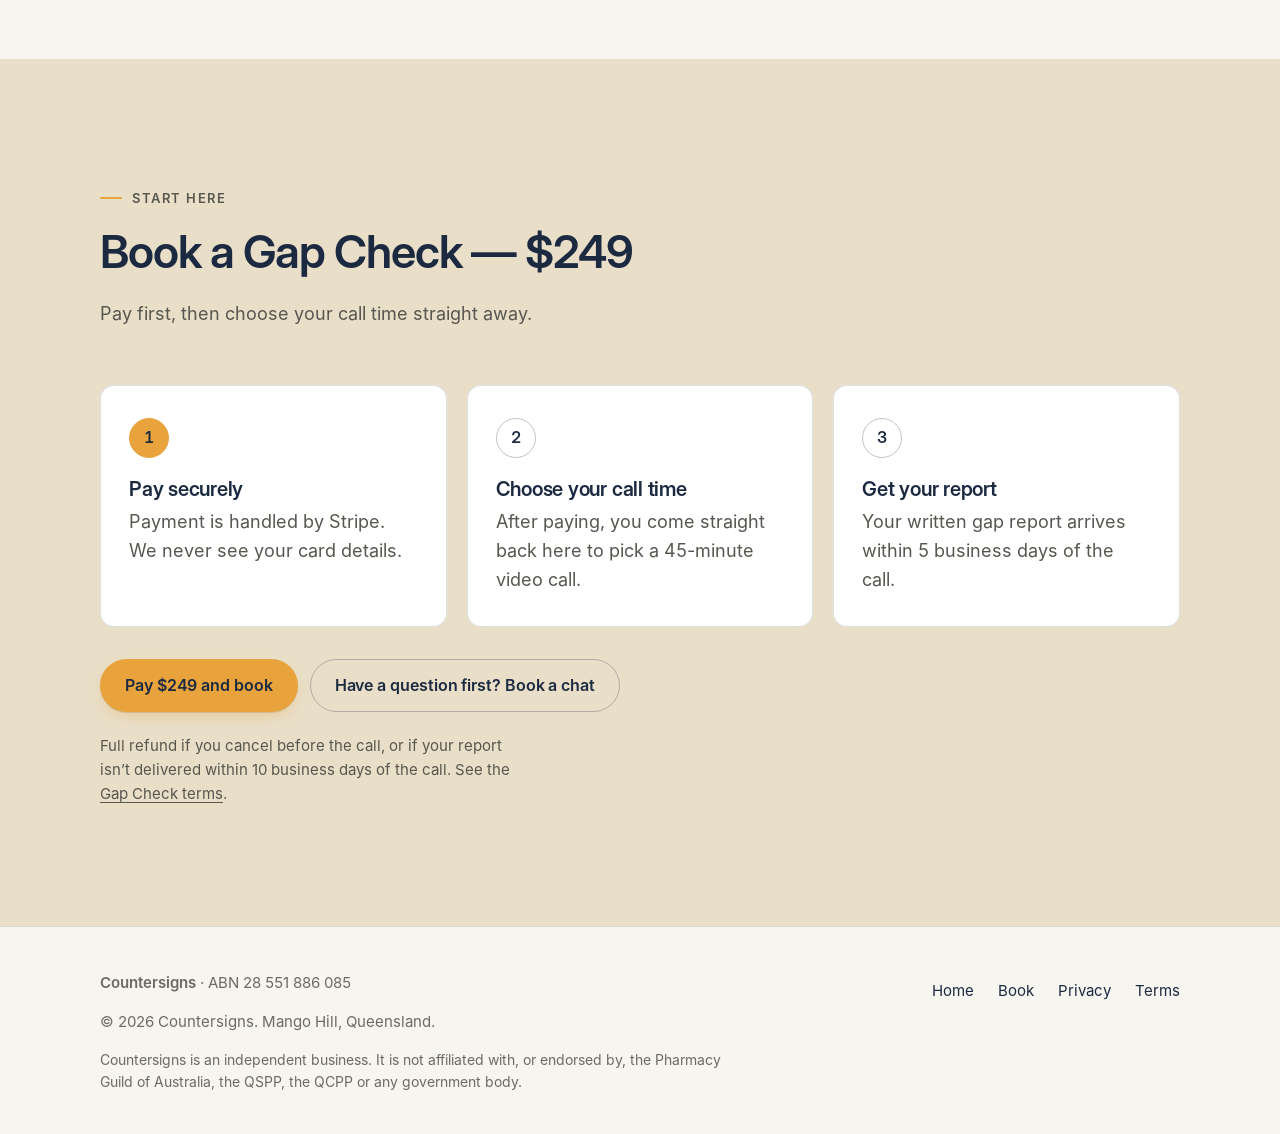
==== commit 0ea54d6d: "Use Cal.com's official embed so the booking calendar sizes itself Fixes the fixed-height calendar bo" ====
--- a/book.html
+++ b/book.html
@@ -17,9 +17,9 @@
   <meta name="twitter:card" content="summary_large_image">
   <link rel="icon" href="assets/favicon.svg" type="image/svg+xml">
   <link rel="preload" href="assets/fonts/InterDisplay-SemiBold.woff" as="font" type="font/woff" crossorigin>
-  <link rel="stylesheet" href="assets/styles.css?v=2">
-  <script src="config.js?v=2" defer></script>
-  <script src="assets/site.js?v=2" defer></script>
+  <link rel="stylesheet" href="assets/styles.css?v=3">
+  <script src="config.js?v=3" defer></script>
+  <script src="assets/site.js?v=3" defer></script>
 </head>
 <body data-page="book">
 
--- a/assets/styles.css
+++ b/assets/styles.css
@@ -469,3 +469,4 @@
 .scheduler-alt { margin-top: 12px; font-size: 0.9375rem; color: var(--muted); }
 .section-band .scheduler-alt { color: var(--muted-on-band); }
 .section-band .hero-note { color: var(--muted-on-band); }
+.scheduler-cal { width: 100%; min-height: 560px; }
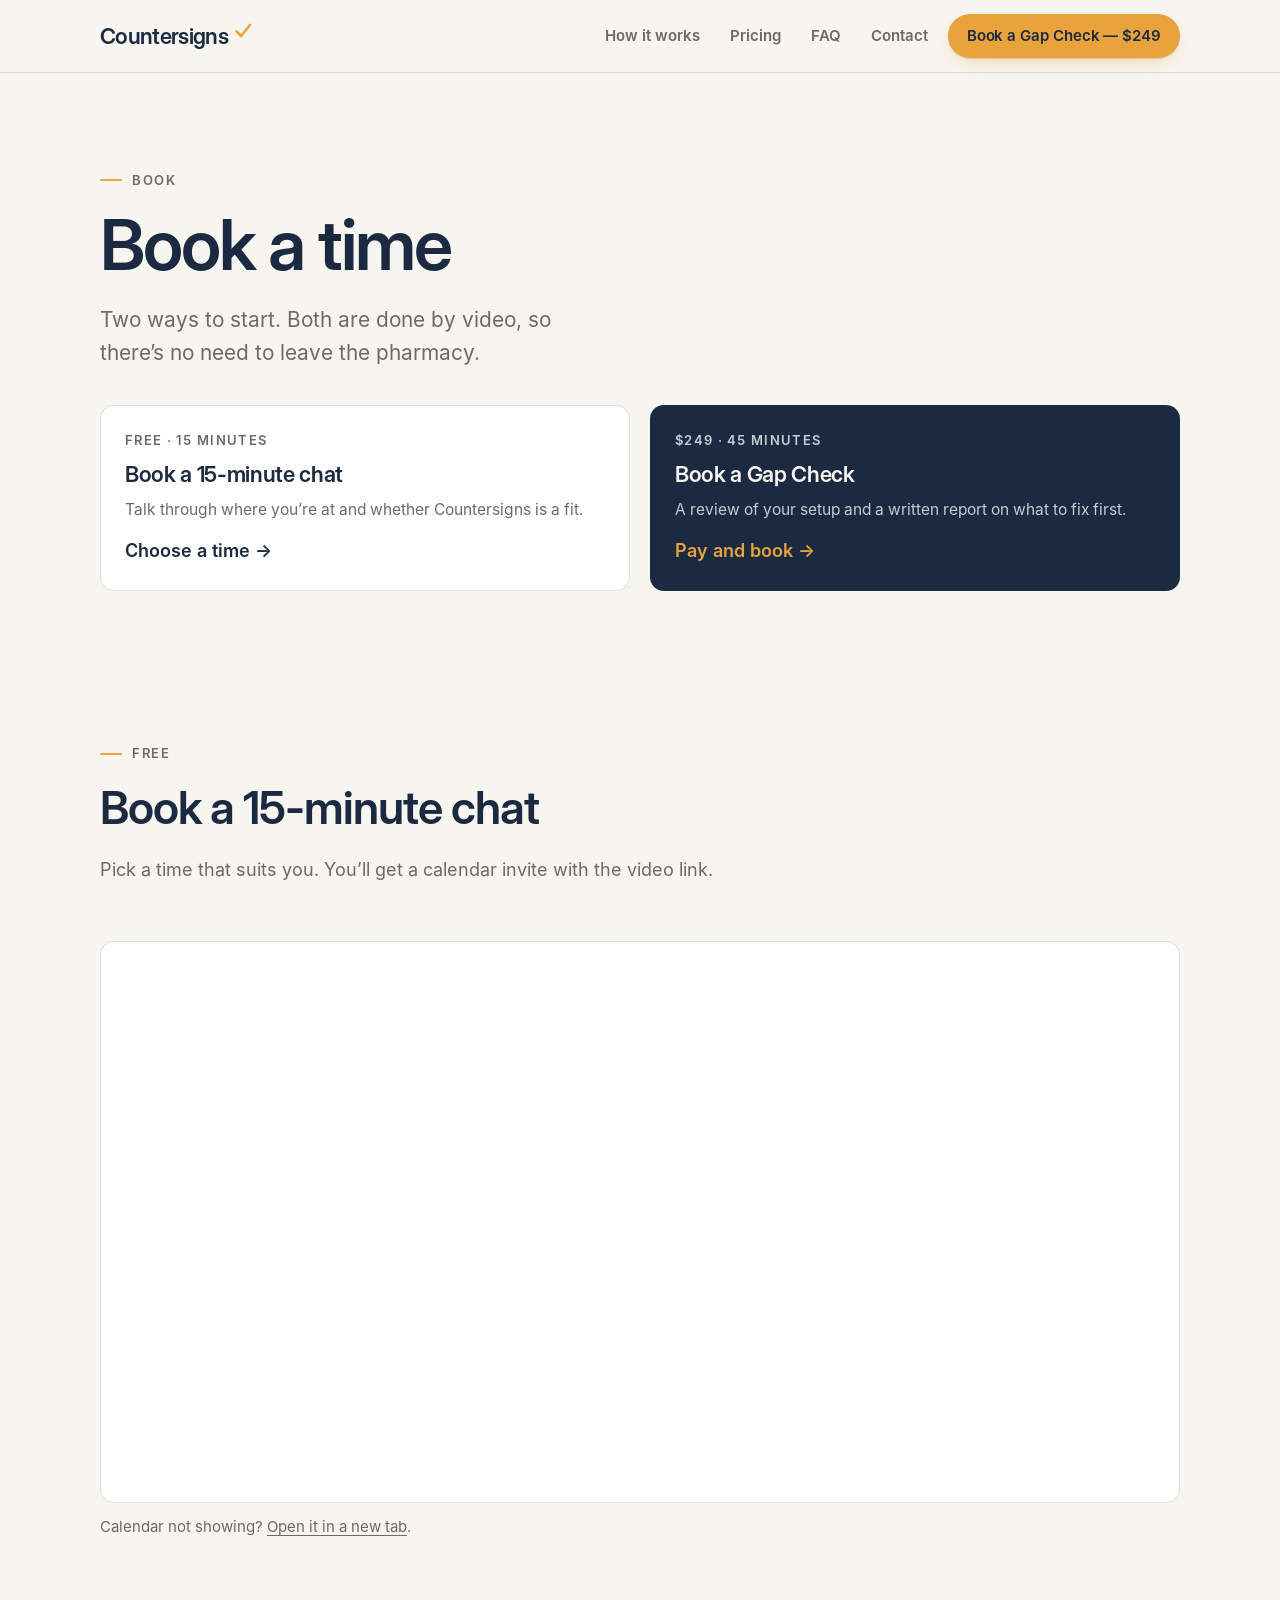
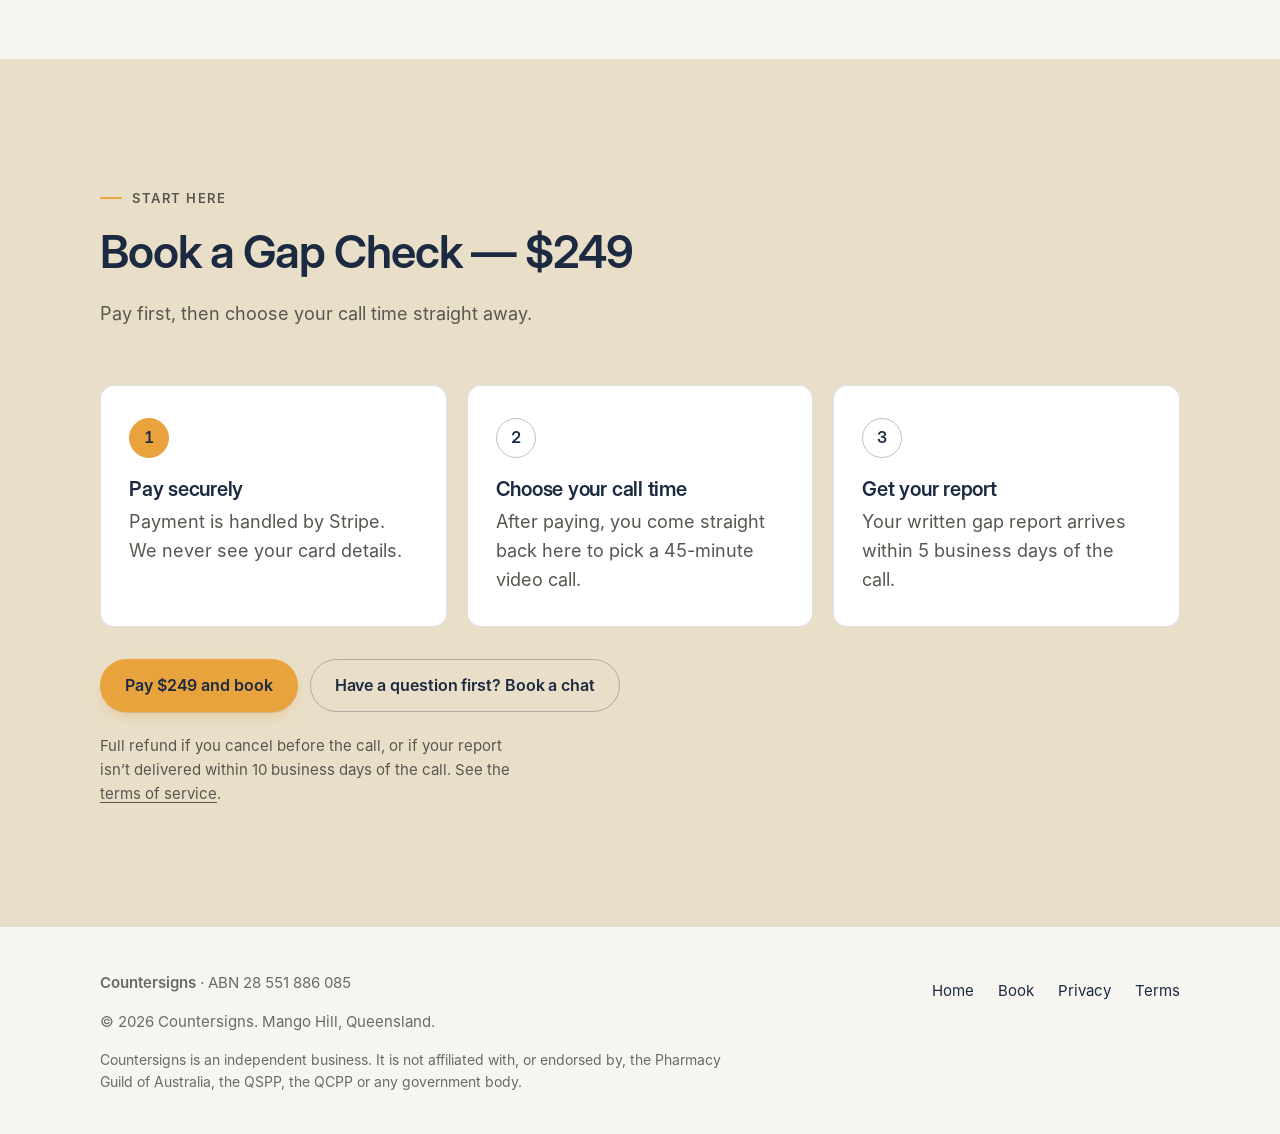
==== commit c68d3ee0: "Publish full privacy policy and terms of service Covers all three services, payments, rescheduling, " ====
--- a/book.html
+++ b/book.html
@@ -17,9 +17,9 @@
   <meta name="twitter:card" content="summary_large_image">
   <link rel="icon" href="assets/favicon.svg" type="image/svg+xml">
   <link rel="preload" href="assets/fonts/InterDisplay-SemiBold.woff" as="font" type="font/woff" crossorigin>
-  <link rel="stylesheet" href="assets/styles.css?v=3">
-  <script src="config.js?v=3" defer></script>
-  <script src="assets/site.js?v=3" defer></script>
+  <link rel="stylesheet" href="assets/styles.css?v=5">
+  <script src="config.js?v=5" defer></script>
+  <script src="assets/site.js?v=5" defer></script>
 </head>
 <body data-page="book">
 
@@ -46,7 +46,7 @@
 
 <main id="main">
 
-  <section class="book-hero" aria-labelledby="book-title">
+  <section class="book-hero" aria-labelledby="book-title" data-when-paid="no">
     <div class="wrap">
       <p class="eyebrow">Book</p>
       <h1 id="book-title">Book a time</h1>
@@ -70,7 +70,7 @@
   </section>
 
   <!-- 15-MINUTE CHAT -->
-  <section class="section" id="chat" aria-labelledby="chat-title">
+  <section class="section" id="chat" aria-labelledby="chat-title" data-when-paid="no">
     <div class="wrap">
       <div class="section-head">
         <p class="eyebrow">Free</p>
@@ -121,7 +121,7 @@
           <a class="btn btn-primary" href="[STRIPE_PAYMENT_LINK]" data-cfg-href="{stripePaymentLink}">Pay <span data-cfg="prices.gapCheck">$249</span> and book</a>
           <a class="btn btn-secondary" href="#chat">Have a question first? Book a chat</a>
         </div>
-        <p class="hero-note">Full refund if you cancel before the call, or if your report isn’t delivered within 10 business days of the call. See the <a href="terms.html">Gap Check terms</a>.</p>
+        <p class="hero-note">Full refund if you cancel before the call, or if your report isn’t delivered within 10 business days of the call. See the <a href="terms.html">terms of service</a>.</p>
       </div>
 
       <!-- Shown after payment (Stripe sends people to book.html?paid=1) -->
